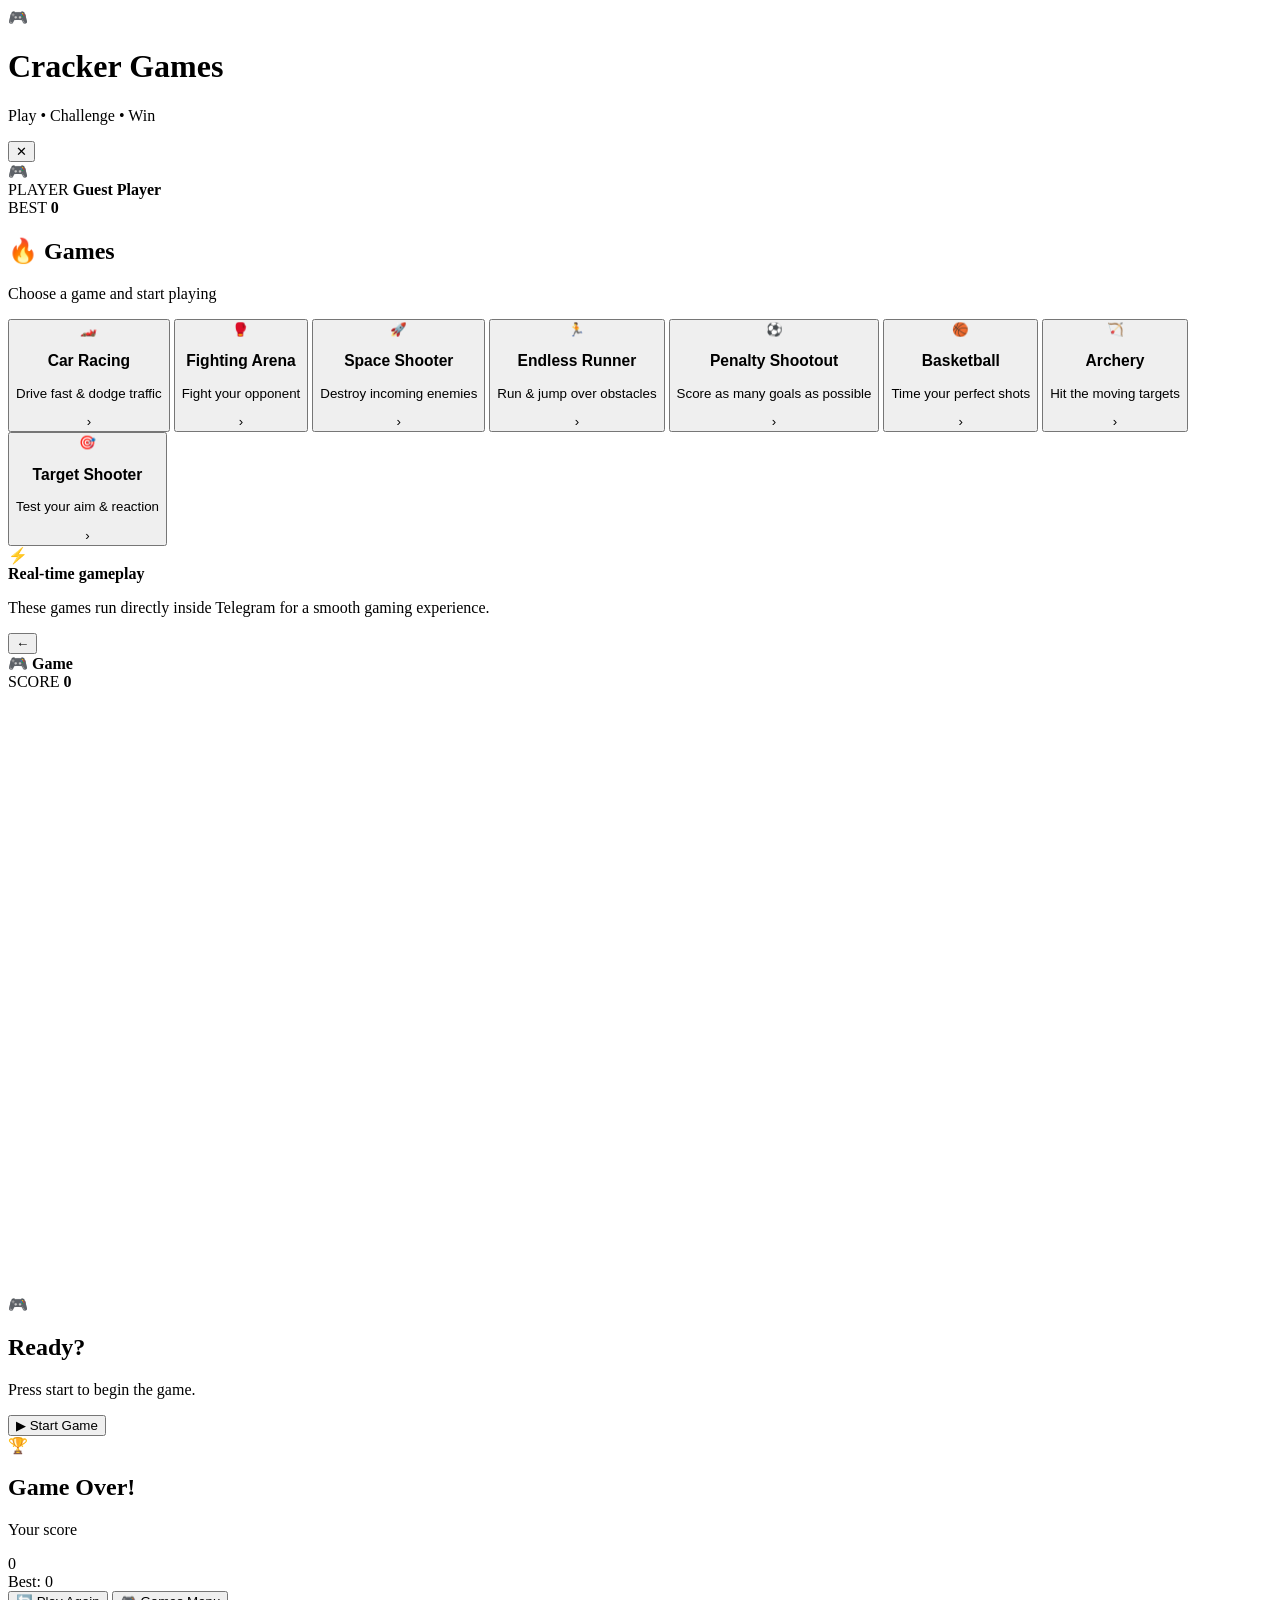
==== webapp/index.html @ 4929b8fa "Create index.html" ====
<!DOCTYPE html>
<html lang="en">
<head>
    <meta charset="UTF-8">

    <meta
        name="viewport"
        content="width=device-width, initial-scale=1.0, maximum-scale=1.0, user-scalable=no"
    >

    <meta name="theme-color" content="#0b1020">

    <title>Cracker Games</title>

    <link rel="stylesheet" href="/games/style.css">
</head>

<body>

    <!-- Telegram Mini App -->
    <div id="app">

        <!-- Header -->
        <header class="topbar">
            <div class="brand">
                <div class="brand-icon">🎮</div>

                <div>
                    <h1>Cracker Games</h1>
                    <p>Play • Challenge • Win</p>
                </div>
            </div>

            <button
                id="closeAppBtn"
                class="icon-btn"
                type="button"
                aria-label="Close"
            >
                ✕
            </button>
        </header>


        <!-- Player -->
        <section class="player-card">

            <div class="player-avatar" id="playerAvatar">
                🎮
            </div>

            <div class="player-info">
                <span class="small-label">PLAYER</span>
                <strong id="playerName">Guest Player</strong>
            </div>

            <div class="player-score">
                <span class="small-label">BEST</span>
                <strong id="bestScore">0</strong>
            </div>

        </section>


        <!-- Main Menu -->
        <main id="homeScreen">

            <div class="section-title">
                <div>
                    <h2>🔥 Games</h2>
                    <p>Choose a game and start playing</p>
                </div>
            </div>


            <!-- Game Grid -->
            <section class="games-grid">

                <!-- Car Racing -->
                <button
                    class="game-card racing-card"
                    type="button"
                    data-game="racing"
                >
                    <div class="game-icon">🏎️</div>

                    <div class="game-content">
                        <h3>Car Racing</h3>
                        <p>Drive fast & dodge traffic</p>
                    </div>

                    <span class="play-arrow">›</span>
                </button>


                <!-- Fighting -->
                <button
                    class="game-card fighting-card"
                    type="button"
                    data-game="fighting"
                >
                    <div class="game-icon">🥊</div>

                    <div class="game-content">
                        <h3>Fighting Arena</h3>
                        <p>Fight your opponent</p>
                    </div>

                    <span class="play-arrow">›</span>
                </button>


                <!-- Space Shooter -->
                <button
                    class="game-card space-card"
                    type="button"
                    data-game="space"
                >
                    <div class="game-icon">🚀</div>

                    <div class="game-content">
                        <h3>Space Shooter</h3>
                        <p>Destroy incoming enemies</p>
                    </div>

                    <span class="play-arrow">›</span>
                </button>


                <!-- Endless Runner -->
                <button
                    class="game-card runner-card"
                    type="button"
                    data-game="runner"
                >
                    <div class="game-icon">🏃</div>

                    <div class="game-content">
                        <h3>Endless Runner</h3>
                        <p>Run & jump over obstacles</p>
                    </div>

                    <span class="play-arrow">›</span>
                </button>


                <!-- Penalty -->
                <button
                    class="game-card football-card"
                    type="button"
                    data-game="penalty"
                >
                    <div class="game-icon">⚽</div>

                    <div class="game-content">
                        <h3>Penalty Shootout</h3>
                        <p>Score as many goals as possible</p>
                    </div>

                    <span class="play-arrow">›</span>
                </button>


                <!-- Basketball -->
                <button
                    class="game-card basketball-card"
                    type="button"
                    data-game="basketball"
                >
                    <div class="game-icon">🏀</div>

                    <div class="game-content">
                        <h3>Basketball</h3>
                        <p>Time your perfect shots</p>
                    </div>

                    <span class="play-arrow">›</span>
                </button>


                <!-- Archery -->
                <button
                    class="game-card archery-card"
                    type="button"
                    data-game="archery"
                >
                    <div class="game-icon">🏹</div>

                    <div class="game-content">
                        <h3>Archery</h3>
                        <p>Hit the moving targets</p>
                    </div>

                    <span class="play-arrow">›</span>
                </button>


                <!-- Target Shooter -->
                <button
                    class="game-card target-card"
                    type="button"
                    data-game="target"
                >
                    <div class="game-icon">🎯</div>

                    <div class="game-content">
                        <h3>Target Shooter</h3>
                        <p>Test your aim & reaction</p>
                    </div>

                    <span class="play-arrow">›</span>
                </button>

            </section>


            <!-- Info -->
            <section class="info-box">

                <span class="info-icon">⚡</span>

                <div>
                    <strong>Real-time gameplay</strong>
                    <p>
                        These games run directly inside Telegram
                        for a smooth gaming experience.
                    </p>
                </div>

            </section>

        </main>


        <!-- Game Screen -->
        <section
            id="gameScreen"
            class="game-screen hidden"
        >

            <!-- Game Header -->
            <div class="game-header">

                <button
                    id="backBtn"
                    class="back-btn"
                    type="button"
                >
                    ←
                </button>

                <div class="current-game-title">
                    <span id="currentGameIcon">🎮</span>
                    <strong id="currentGameName">Game</strong>
                </div>

                <div class="game-score-display">
                    <span>SCORE</span>
                    <strong id="gameScore">0</strong>
                </div>

            </div>


            <!-- Game Canvas -->
            <div
                id="gameContainer"
                class="game-container"
            >

                <canvas
                    id="gameCanvas"
                    width="900"
                    height="600"
                ></canvas>


                <!-- Start Overlay -->
                <div
                    id="startOverlay"
                    class="game-overlay"
                >

                    <div class="overlay-card">

                        <div
                            id="overlayIcon"
                            class="overlay-icon"
                        >
                            🎮
                        </div>

                        <h2 id="overlayTitle">
                            Ready?
                        </h2>

                        <p id="overlayDescription">
                            Press start to begin the game.
                        </p>

                        <button
                            id="startGameBtn"
                            class="primary-btn"
                            type="button"
                        >
                            ▶ Start Game
                        </button>

                    </div>

                </div>


                <!-- Game Over Overlay -->
                <div
                    id="gameOverOverlay"
                    class="game-overlay hidden"
                >

                    <div class="overlay-card">

                        <div class="overlay-icon">
                            🏆
                        </div>

                        <h2>Game Over!</h2>

                        <p>
                            Your score
                        </p>

                        <div
                            id="finalScore"
                            class="final-score"
                        >
                            0
                        </div>

                        <div class="best-score-text">
                            Best: <span id="finalBestScore">0</span>
                        </div>

                        <div class="overlay-buttons">

                            <button
                                id="restartGameBtn"
                                class="primary-btn"
                                type="button"
                            >
                                🔄 Play Again
                            </button>

                            <button
                                id="menuGameBtn"
                                class="secondary-btn"
                                type="button"
                            >
                                🎮 Games Menu
                            </button>

                        </div>

                    </div>

                </div>

            </div>


            <!-- Controls -->
            <div
                id="gameControls"
                class="game-controls"
            >

                <!-- Controls are generated by game.js -->

            </div>

        </section>


        <!-- Toast -->
        <div
            id="toast"
            class="toast hidden"
        >
            <span id="toastMessage"></span>
        </div>

    </div>


    <!-- JavaScript -->
    <script src="/games/game.js"></script>

</body>
</html>
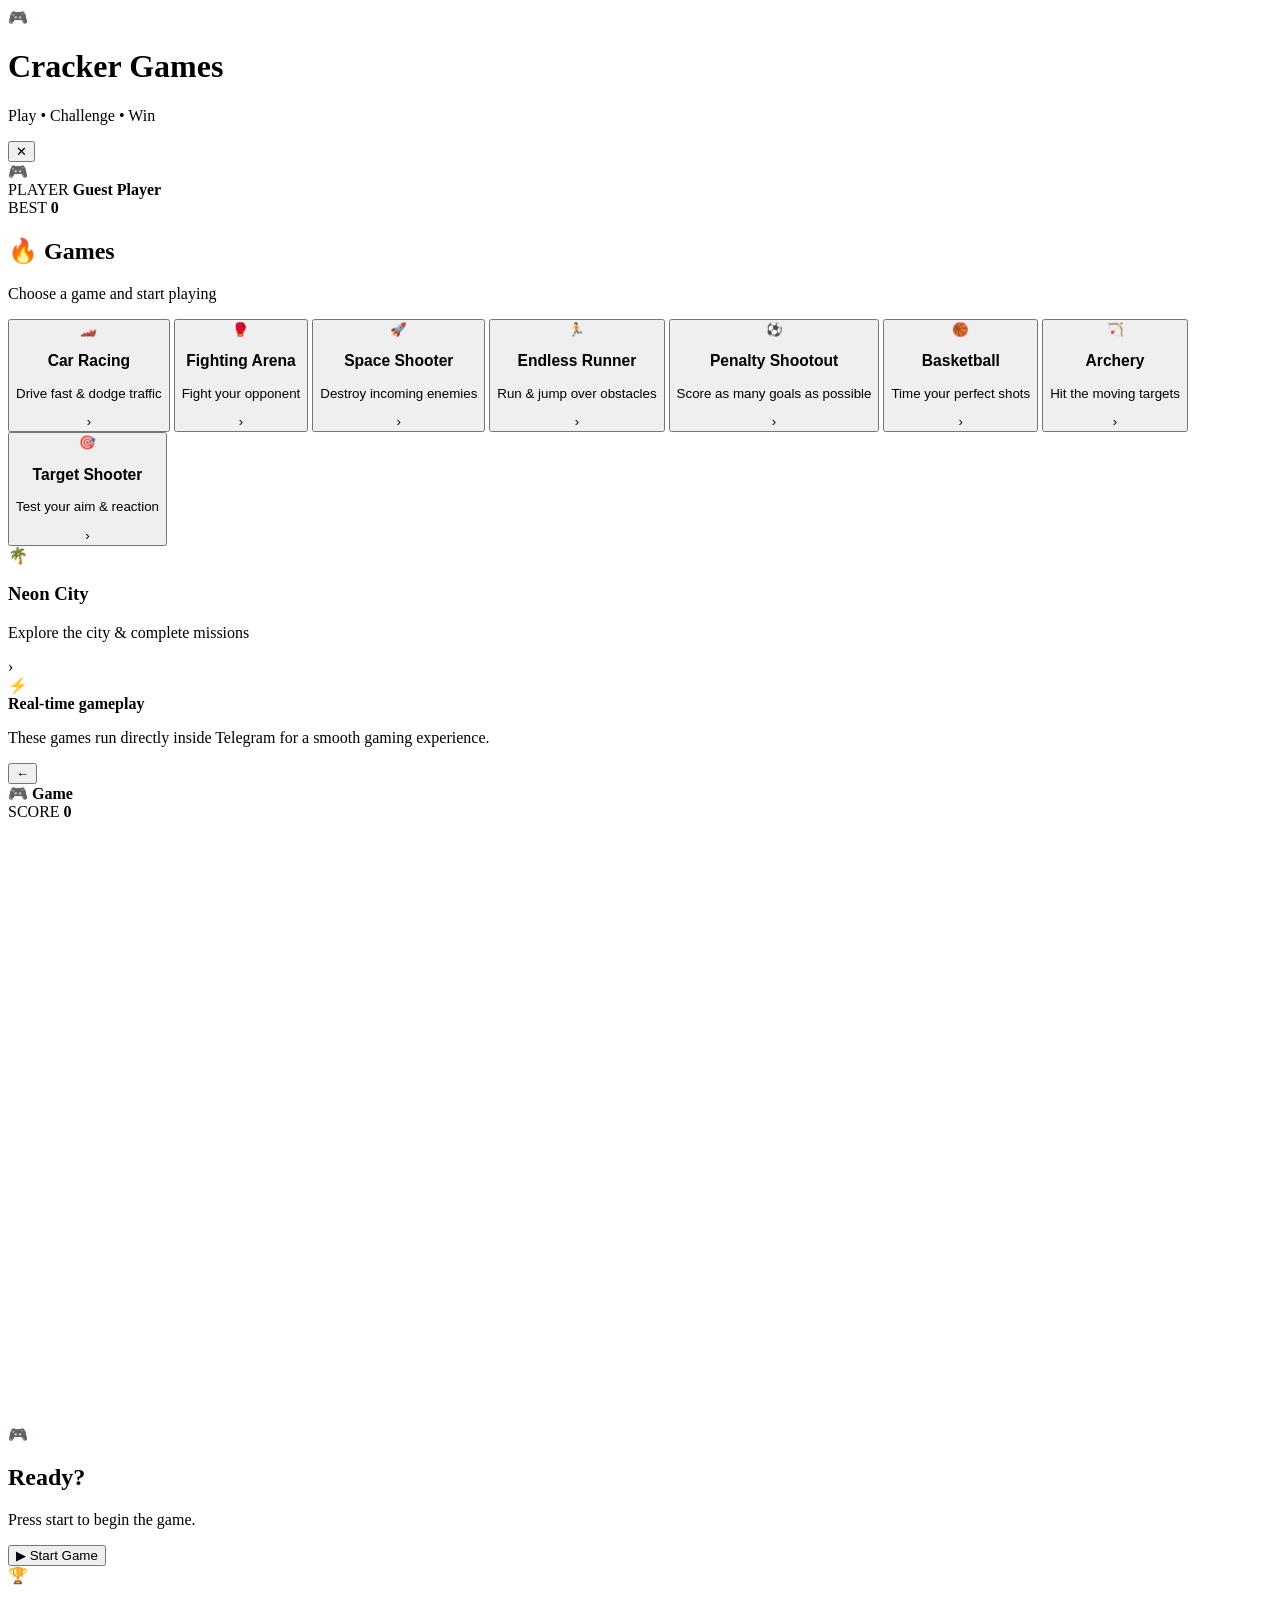
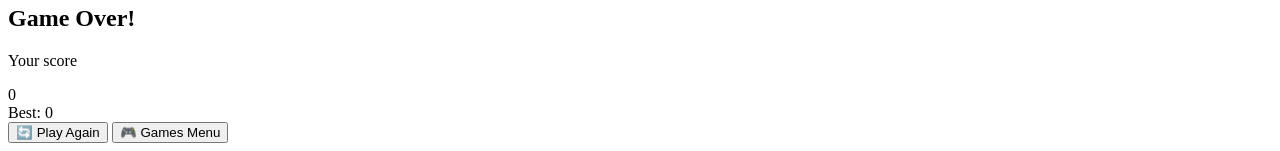
==== commit 6a231893: "Update index.html" ====
--- a/webapp/index.html
+++ b/webapp/index.html
@@ -211,6 +211,23 @@
                     <span class="play-arrow">›</span>
                 </button>
 
+
+                <!-- Neon City -->
+                <a
+                    class="game-card city-card"
+                    href="/games/city.html"
+                    style="text-decoration: none; color: inherit;"
+                >
+                    <div class="game-icon">🌴</div>
+
+                    <div class="game-content">
+                        <h3>Neon City</h3>
+                        <p>Explore the city & complete missions</p>
+                    </div>
+
+                    <span class="play-arrow">›</span>
+                </a>
+
             </section>
 
 
@@ -221,6 +238,7 @@
 
                 <div>
                     <strong>Real-time gameplay</strong>
+
                     <p>
                         These games run directly inside Telegram
                         for a smooth gaming experience.
@@ -337,7 +355,8 @@
                         </div>
 
                         <div class="best-score-text">
-                            Best: <span id="finalBestScore">0</span>
+                            Best:
+                            <span id="finalBestScore">0</span>
                         </div>
 
                         <div class="overlay-buttons">
